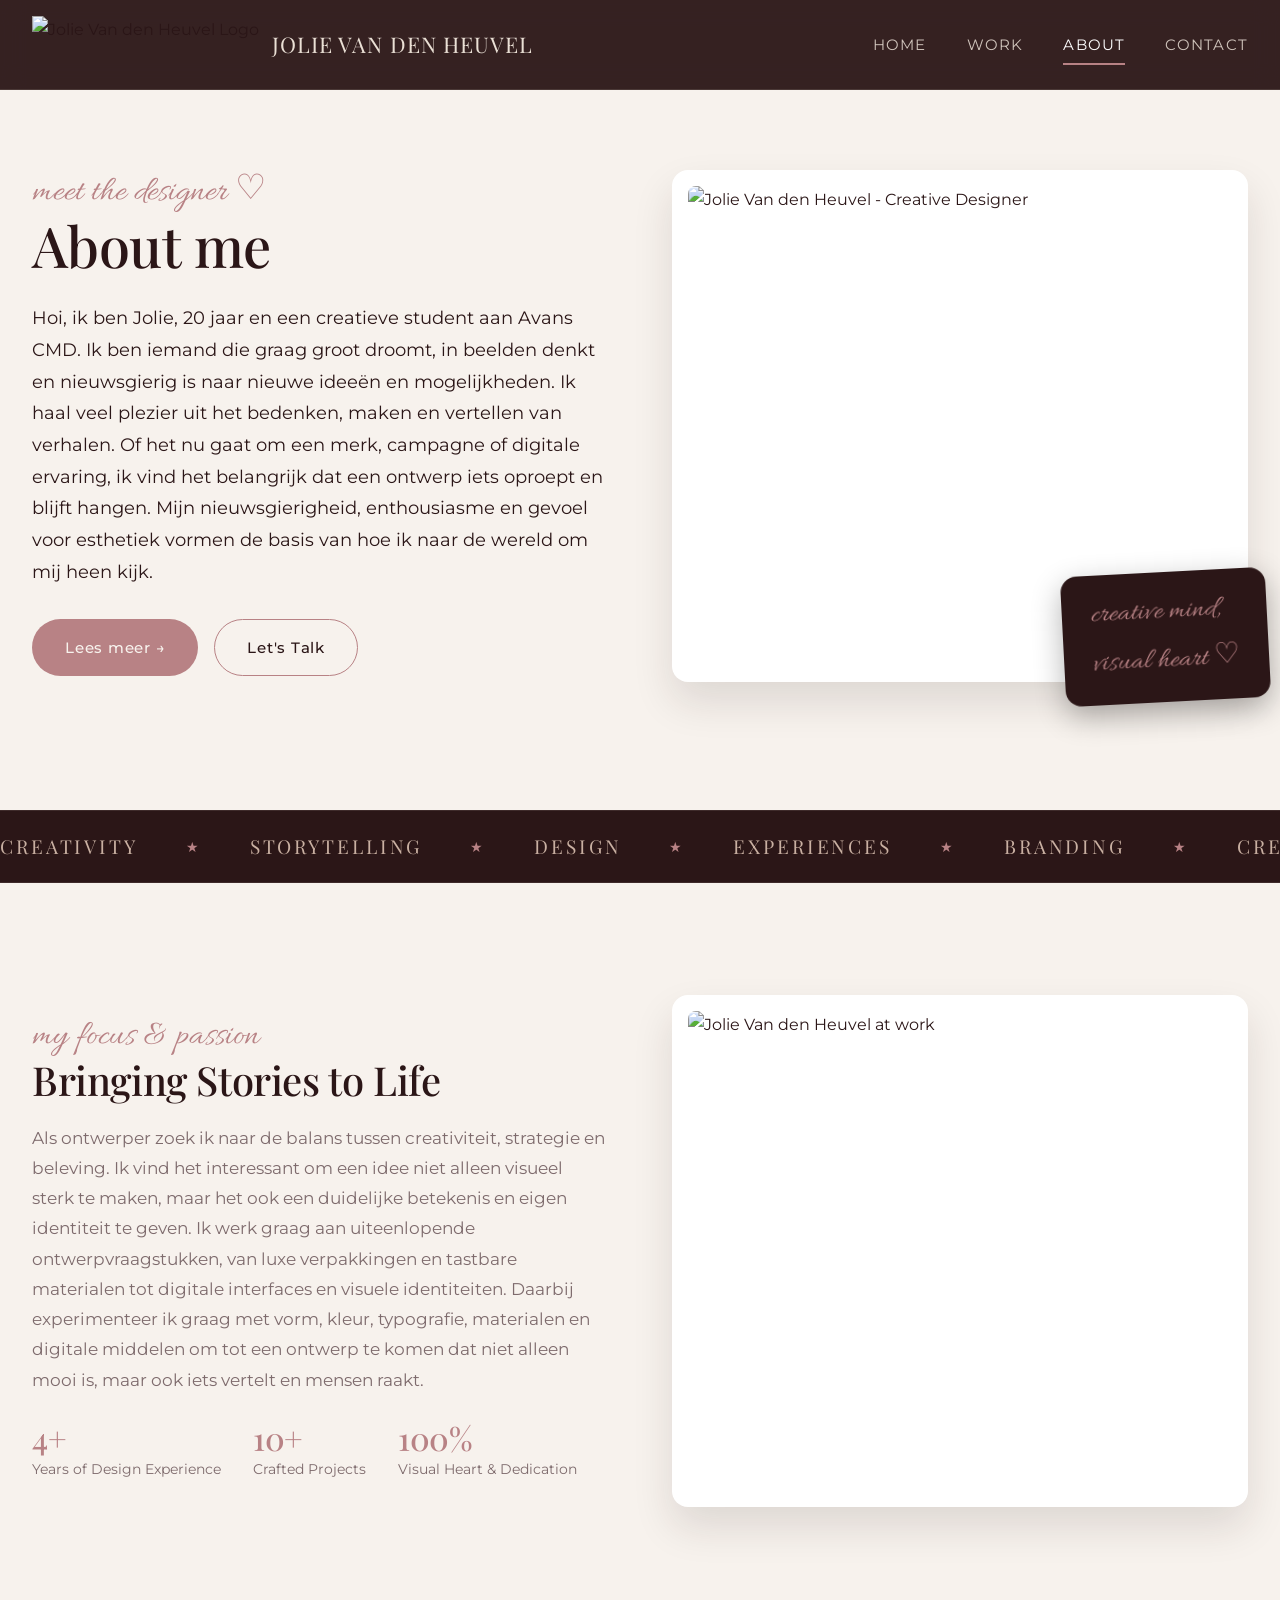
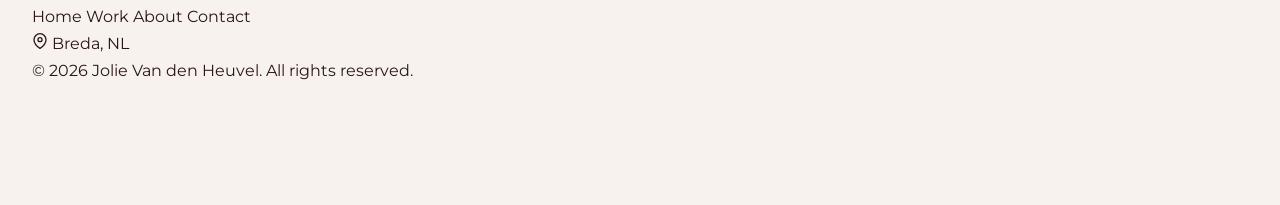
==== about.html @ 954a0385 "Add files via upload" ====
<!DOCTYPE html>
<html lang="en">
<head>
  <meta charset="UTF-8">
  <meta name="viewport" content="width=device-width, initial-scale=1.0">
  <title>About Me | Jolie Van den Heuvel</title>
  <meta name="description" content="Learn more about Jolie Van den Heuvel, a 20-year-old creative designer studying Avans CMD with a passion for storytelling and design.">
  <link rel="stylesheet" href="styles.css">
</head>
<body>

  <!-- PROMINENT HEADER WITH LOGO.PNG (All Pages) -->
  <header class="site-header" id="header">
    <div class="container header-inner">
      <a href="index.html" class="brand-logo" title="Jolie Van den Heuvel Logo">
        <img src="logo.new.png" alt="Jolie Van den Heuvel Logo">
        <span class="brand-title">Jolie van den Heuvel</span>
      </a>

      <nav class="main-nav" aria-label="Main Navigation">
        <a href="index.html" class="nav-link">Home</a>
        <a href="work.html" class="nav-link">Work</a>
        <a href="about.html" class="nav-link active">About</a>
        <a href="contact.html" class="nav-link">Contact</a>
      </nav>

      <button class="mobile-toggle" id="mobileToggle" aria-label="Toggle Mobile Menu">
        <div class="hamburger-icon">
          <span class="hamburger-bar"></span>
          <span class="hamburger-bar"></span>
          <span class="hamburger-bar"></span>
        </div>
      </button>
    </div>
  </header>

  <!-- MOBILE MENU OVERLAY (Wireframe 08) -->
  <div class="mobile-menu-overlay" id="mobileOverlay">
    <button class="mobile-close-btn" id="mobileCloseBtn" aria-label="Close menu">&times;</button>
    <div class="mobile-nav-links">
      <a href="index.html" class="mobile-nav-link">Home</a>
      <a href="work.html" class="mobile-nav-link">Work</a>
      <a href="about.html" class="mobile-nav-link active">About</a>
      <a href="contact.html" class="mobile-nav-link">Contact</a>
    </div>
    <div class="mobile-socials">
      <span>Instagram</span> • <span>Pinterest</span> • <span>LinkedIn</span>
    </div>
  </div>

  <!-- ABOUT HERO SECTION (Wireframe 02) -->
  <main class="about-hero">
    <div class="container about-grid">

      <!-- Text Column with 1 Paragraph Placeholder -->
      <div class="about-text-col">
        <span class="script-accent">meet the designer ♡</span>
        <h1>About me</h1>

        <!-- 1 PARAGRAPH PLACEHOLDER CONTENT (Explicit Requirement & Wireframe 02 Match) -->
        <p class="about-paragraph">
          Hoi, ik ben Jolie, 20 jaar en een creatieve student aan Avans CMD. Ik ben iemand die graag groot droomt, 
          in beelden denkt en nieuwsgierig is naar nieuwe ideeën en mogelijkheden. Ik haal veel plezier uit het bedenken, 
          maken en vertellen van verhalen. Of het nu gaat om een merk, campagne of digitale ervaring, ik vind het belangrijk 
          dat een ontwerp iets oproept en blijft hangen. Mijn nieuwsgierigheid, enthousiasme en gevoel voor esthetiek vormen de basis van hoe ik naar de wereld om mij heen kijk.
        </p>

        <div style="display: flex; gap: 1rem; align-items: center;">
          <a href="work.html" class="btn btn-primary">
            Lees meer →
          </a>
          <a href="contact.html" class="btn btn-outline">
            Let's Talk
          </a>
        </div>
      </div>

      <!-- Image Column SPECIFICALLY USING me.JPG (Explicit Requirement) -->
      <div class="about-image-col">
        <div class="about-photo-card pop-hover">
          <!-- me.jpg is used specifically here as requested -->
          <img src="me.JPG" alt="Jolie Van den Heuvel - Creative Designer">
        </div>

        <!-- Handwritten Accent Note (Wireframe 02 Match) -->
        <div class="handwritten-tag">
          <span>creative mind,</span>
          <span>visual heart ♡</span>
        </div>
      </div>

    </div>
  </main>

  <!-- SKILLS TICKER / MARQUEE BANNER (Wireframe 02 Bottom) -->
  <section class="ticker-wrap">
    <div class="ticker">
      <div class="ticker-item">CREATIVITY</div>
      <div class="ticker-item">STORYTELLING</div>
      <div class="ticker-item">DESIGN</div>
      <div class="ticker-item">EXPERIENCES</div>
      <div class="ticker-item">BRANDING</div>
      <div class="ticker-item">CREATIVITY</div>
      <div class="ticker-item">STORYTELLING</div>
      <div class="ticker-item">DESIGN</div>
      <div class="ticker-item">EXPERIENCES</div>
      <div class="ticker-item">BRANDING</div>
    </div>
  </section>

  <!-- SECONDARY PORTRAIT & PHILOSOPHY HIGHLIGHT -->
  <section style="padding: 4rem 0 6rem 0; background: var(--bg-light);">
    <div class="container">
      <div class="about-grid">
        <div class="about-photo-card pop-hover" style="order: 2;">
          <img src="avatar.me.jpg" alt="Jolie Van den Heuvel at work">
        </div>
        <div style="order: 1;">
          <span class="script-accent">my focus & passion</span>
          <h2 style="font-size: 2.5rem; color: var(--bg-dark); margin-bottom: 1.2rem;">Bringing Stories to Life</h2>
          <p style="font-size: 1.05rem; color: var(--text-muted); line-height: 1.8; margin-bottom: 1.5rem;">
            Als ontwerper zoek ik naar de balans tussen creativiteit, strategie en beleving. Ik vind het interessant om een idee
            niet alleen visueel sterk te maken, maar het ook een duidelijke betekenis en eigen identiteit te geven. Ik werk graag 
            aan uiteenlopende ontwerpvraagstukken, van luxe verpakkingen en tastbare materialen tot digitale interfaces en visuele identiteiten. 
            Daarbij experimenteer ik graag met vorm, kleur, typografie, materialen en digitale middelen om tot een ontwerp te komen dat niet alleen mooi is, 
            maar ook iets vertelt en mensen raakt.
          </p>
          <div style="display: flex; gap: 2rem; flex-wrap: wrap;">
            <div>
              <h4 style="font-size: 2rem; color: var(--accent-rose); font-family: var(--font-heading);">4+</h4>
              <p style="font-size: 0.9rem; color: var(--text-muted);">Years of Design Experience</p>
            </div>
            <div>
              <h4 style="font-size: 2rem; color: var(--accent-rose); font-family: var(--font-heading);">10+</h4>
              <p style="font-size: 0.9rem; color: var(--text-muted);">Crafted Projects</p>
            </div>
            <div>
              <h4 style="font-size: 2rem; color: var(--accent-rose); font-family: var(--font-heading);">100%</h4>
              <p style="font-size: 0.9rem; color: var(--text-muted);">Visual Heart & Dedication</p>
            </div>
          </div>
        </div>
      </div>
    </div>
  </section>

  <!-- FIXED FOOTER ON EACH PAGE (Explicit Requirement) -->
  <footer class="fixed-footer" id="fixedFooter">
    <div class="container footer-inner">
      <nav class="footer-sitemap" aria-label="Site Map Footer Navigation">
        <a href="index.html" class="sitemap-link">Home</a>
        <a href="work.html" class="sitemap-link">Work</a>
        <a href="about.html" class="sitemap-link active">About</a>
        <a href="contact.html" class="sitemap-link">Contact</a>
      </nav>

      <div class="footer-address">
        <svg width="16" height="16" viewBox="0 0 24 24" fill="none" stroke="currentColor" stroke-width="2"><path d="M21 10c0 7-9 13-9 13s-9-6-9-13a9 9 0 0 1 18 0z"></path><circle cx="12" cy="10" r="3"></circle></svg>
        <span> Breda, NL</span>
      </div>

      <div class="footer-credits">
        © 2026 Jolie Van den Heuvel. All rights reserved.
      </div>
    </div>
  </footer>

  <script src="script.js"></script>
</body>
</html>
---- styles.css ----
/* ==========================================================================
   JOLIE VAN DEN HEUVEL - PORTFOLIO DESIGN SYSTEM
   Complementary color scheme inspired by logo.png and design wireframes
   ========================================================================== */

@import url('https://fonts.googleapis.com/css2?family=Playfair+Display:ital,wght@0,400..900;1,400..900&family=Montserrat:ital,wght@0,300..800;1,300..800&family=Allura&family=Cormorant+Garamond:ital,wght@0,400;0,600;1,400&display=swap');

:root {
  /* Color Palette derived from logo.png & wireframes */
  --bg-dark: #2B1617;          /* Deep Burgundy / Wine */
  --bg-dark-surface: #381C1E;  /* Warm Dark Surface */
  --bg-light: #F7F2ED;         /* Warm Off-White / Sand */
  --bg-card: #EAE0D5;          /* Warm Champagne Beige */
  --accent-rose: #B88285;      /* Soft Dusty Rose */
  --accent-taupe: #C9B0A2;     /* Warm Taupe */
  --accent-gold: #D4AF37;      /* Subtle Gold Accent */
  
  --text-dark: #2B1617;
  --text-light: #F7F2ED;
  --text-muted: #7E6B6D;
  --text-cream: #EAE0D5;
  
  /* Typography */
  --font-heading: 'Kaoly', 'Playfair Display', 'Cormorant Garamond', serif;
  --font-body: 'Montserrat', sans-serif;
  --font-script: 'Allura', cursive;
  
  /* Layout & Spacing */
  --header-height: 90px;
  --footer-height: 90px;
  --container-width: 1280px;
  --radius-sm: 8px;
  --radius-md: 16px;
  --radius-lg: 24px;
  
  /* Animation */
  --ease-out: cubic-bezier(0.16, 1, 0.3, 1);
  --transition-fast: 0.25s var(--ease-out);
  --transition-slow: 0.5s var(--ease-out);
}

/* Base Resets */
*, *::before, *::after {
  box-sizing: border-box;
  margin: 0;
  padding: 0;
}

html {
  scroll-behavior: smooth;
  font-size: 16px;
  -webkit-text-size-adjust: 100%;
}

body {
  font-family: var(--font-body);
  background-color: var(--bg-light);
  color: var(--text-dark);
  line-height: 1.7;
  min-height: 100vh;
  display: flex;
  flex-direction: column;
  padding-bottom: 120px; /* Clearance for fixed footer */
  overflow-x: hidden;
  -webkit-font-smoothing: antialiased;
}

/* Custom Selection */
::selection {
  background-color: var(--accent-rose);
  color: var(--text-light);
}

a {
  color: inherit;
  text-decoration: none;
  transition: color var(--transition-fast);
}

img {
  max-width: 100%;
  height: auto;
  display: block;
}

/* Utility Containers */
.container {
  width: 100%;
  max-width: var(--container-width);
  margin: 0 auto;
  padding: 0 2rem;
}

/* Typography Helpers */
h1, h2, h3, h4, .font-heading {
  font-family: var(--font-heading);
  font-weight: 500;
  line-height: 1.2;
  letter-spacing: -0.01em;
}

.script-accent {
  font-family: var(--font-script);
  font-size: 2.2rem;
  color: var(--accent-rose);
  line-height: 1;
  display: inline-block;
}

/* Hover Effect: Image slowly and slightly pops up */
.pop-hover {
  transition: transform var(--transition-slow), box-shadow var(--transition-slow), filter var(--transition-slow);
  will-change: transform, box-shadow;
  border-radius: var(--radius-sm);
  overflow: hidden;
}

.pop-hover:hover {
  transform: translateY(-8px) scale(1.02);
  box-shadow: 0 20px 40px rgba(43, 22, 23, 0.18);
  z-index: 2;
}

/* ==========================================================================
   HEADER & NAVIGATION
   ========================================================================== */
.site-header {
  position: sticky;
  top: 0;
  left: 0;
  width: 100%;
  height: var(--header-height);
  background: rgba(43, 22, 23, 0.95);
  backdrop-filter: blur(12px);
  -webkit-backdrop-filter: blur(12px);
  z-index: 900;
  border-bottom: 1px solid rgba(234, 224, 213, 0.12);
  display: flex;
  align-items: center;
}

.header-inner {
  display: flex;
  align-items: center;
  justify-content: space-between;
  width: 100%;
}

/* Prominent Logo Header */
.brand-logo {
  display: flex;
  align-items: center;
  gap: 0.8rem;
}

.brand-logo img {
  height: 58px;
  width: auto;
  object-fit: contain;
  transition: transform var(--transition-fast);
}

.brand-logo:hover img {
  transform: scale(1.05);
}

.brand-title {
  color: var(--text-cream);
  font-family: var(--font-heading);
  font-size: 1.35rem;
  letter-spacing: 0.05em;
  text-transform: uppercase;
}

/* Main Navigation */
.main-nav {
  display: flex;
  align-items: center;
  gap: 2.5rem;
}

.nav-link {
  color: var(--text-cream);
  font-size: 0.95rem;
  font-weight: 400;
  letter-spacing: 0.08em;
  text-transform: uppercase;
  position: relative;
  padding: 0.5rem 0;
  opacity: 0.85;
}

.nav-link::after {
  content: '';
  position: absolute;
  bottom: 0;
  left: 0;
  width: 0%;
  height: 2px;
  background-color: var(--accent-rose);
  transition: width var(--transition-fast);
}

.nav-link:hover, .nav-link.active {
  opacity: 1;
  color: #ffffff;
}

.nav-link:hover::after, .nav-link.active::after {
  width: 100%;
}

/* Mobile Hamburger Toggle */
.mobile-toggle {
  display: none;
  background: none;
  border: none;
  cursor: pointer;
  padding: 0.5rem;
  z-index: 950;
}

.hamburger-icon {
  width: 28px;
  height: 20px;
  position: relative;
  display: flex;
  flex-direction: column;
  justify-content: space-between;
}

.hamburger-bar {
  width: 100%;
  height: 2px;
  background-color: var(--text-cream);
  transition: transform var(--transition-fast), opacity var(--transition-fast);
}

/* Fullscreen Mobile Drawer Menu (Wireframe 08) */
.mobile-menu-overlay {
  position: fixed;
  top: 0;
  left: 0;
  width: 100vw;
  height: 100vh;
  background-color: var(--bg-dark);
  z-index: 940;
  display: flex;
  flex-direction: column;
  justify-content: center;
  align-items: center;
  opacity: 0;
  pointer-events: none;
  transition: opacity var(--transition-slow);
}

.mobile-menu-overlay.open {
  opacity: 1;
  pointer-events: auto;
}

.mobile-nav-links {
  display: flex;
  flex-direction: column;
  align-items: center;
  gap: 2rem;
  margin-bottom: 3rem;
}

.mobile-nav-link {
  font-family: var(--font-heading);
  font-size: 2.2rem;
  color: var(--text-cream);
  text-transform: capitalize;
  transition: color var(--transition-fast);
}

.mobile-nav-link:hover, .mobile-nav-link.active {
  color: var(--accent-rose);
}

.mobile-socials {
  display: flex;
  gap: 1.5rem;
  color: var(--accent-taupe);
  font-size: 1.2rem;
}

.mobile-close-btn {
  position: absolute;
  top: 2rem;
  right: 2rem;
  color: var(--text-cream);
  font-size: 2rem;
  background: none;
  border: none;
  cursor: pointer;
}

/* ================================
   CREATIVE FOOTER
================================ */

.creative-footer {
  background: #111111;
  color: #f5f2ed;
  padding: 5rem 0 1.5rem;
  position: relative;
  overflow: hidden;
}

/* Currently creating */

.footer-creating {
  border-bottom: 1px solid rgba(255,255,255,0.2);
  padding-bottom: 2rem;
  margin-bottom: 4rem;
}

.footer-small-label {
  display: block;
  font-size: 0.7rem;
  letter-spacing: 0.18em;
  text-transform: uppercase;
  opacity: 1;
  margin-bottom: 1rem;
  transition: opacity 0.4s ease;
}

.creating-items {
  display: flex;
  flex-wrap: wrap;
  gap: 1.5rem;
  font-size: 0.95rem;
}

.creating-items span {
  transition: transform 0.3s ease;
}

.creating-items span:hover {
  transform: translateY(-4px);
}

/* Main contact */

.footer-contact {
  display: flex;
  justify-content: space-between;
  align-items: flex-end;
  gap: 3rem;
  padding-bottom: 5rem;
}

.footer-contact h2 {
  font-size: clamp(3rem, 7vw, 7rem);
  line-height: 0.9;
  font-weight: 500;
  letter-spacing: -0.05em;
  margin: 0;
}

.footer-contact h2 em {
  font-family: Georgia, serif;
  font-weight: 400;
}

/* Let's talk button */

.footer-arrow {
  display: flex;
  align-items: center;
  gap: 1rem;
  color: #f5f2ed;
  text-decoration: none;
  font-size: 1rem;
  border-bottom: 1px solid #f5f2ed;
  padding-bottom: 0.6rem;
  transition: gap 0.3s ease;
}

.footer-arrow span {
  font-size: 1.4rem;
}

.footer-arrow:hover {
  gap: 1.5rem;
}

/* Bottom information */

.footer-bottom {
  border-top: 1px solid rgba(255,255,255,0.2);
  padding-top: 1.5rem;

  display: flex;
  justify-content: space-between;
  align-items: center;
  gap: 2rem;

  font-size: 0.7rem;
  opacity: 0.55;
}

.footer-socials {
  display: flex;
  gap: 1.5rem;
}

.footer-socials a {
  color: #f5f2ed;
  text-decoration: none;
  transition: opacity 0.2s ease;
}

.footer-socials a:hover {
  opacity: 0.6;
}

/* Mobile */

@media (max-width: 700px) {

  .creative-footer {
    padding: 3.5rem 0 1.5rem;
  }

  .creating-items {
    flex-direction: column;
    gap: 0.7rem;
  }

  .footer-contact {
    flex-direction: column;
    align-items: flex-start;
    padding-bottom: 3.5rem;
  }

  .footer-contact h2 {
    font-size: 3.5rem;
  }

  .footer-bottom {
    flex-direction: column;
    align-items: flex-start;
    gap: 1rem;
  }
}

/* ==========================================================================
   PAGE SECTIONS & COMPONENTS
   ========================================================================== */

/* Hero Section (Home Page Wireframe 01) */
.hero-dark {
  background-image: url('background\ hero.png');
  background-size: cover;
  background-position: center;
  background-repeat: no-repeat;
  color: var(--text-light);
  padding: 5rem 0 6rem 0;
  position: relative;
  overflow: hidden;
}

.hero-grid {
  display: grid;
  grid-template-columns: 1.2fr 1fr;
  gap: 4rem;
  align-items: center;
}

.hero-content {
  display: flex;
  flex-direction: column;
  align-items: flex-start;
}

.hero-eyebrow {
  font-family: var(--font-script);
  font-size: 2.2rem;
  color: var(--accent-rose);
  margin-bottom: 0.5rem;
}

/* Header for hero section strictly requested: 'designing the future' */
.hero-title {
  font-size: clamp(3.2rem, 6vw, 5.5rem);
  color: var(--text-cream);
  line-height: 1.05;
  margin-bottom: 1.5rem;
  text-transform: uppercase;
  letter-spacing: -0.02em;
}

.hero-subtitle {
  font-size: 1.2rem;
  color: var(--accent-taupe);
  font-weight: 300;
  margin-bottom: 2rem;
  max-width: 500px;
}

.hero-image-wrapper {
  position: relative;
  border-radius: var(--radius-md);
  overflow: hidden;
  box-shadow: 0 30px 60px rgba(0, 0, 0, 0.4);
}

.hero-image-wrapper img {
  width: 100%;
  height: 520px;
  object-fit: cover;
}

/* Main Content Section (Home Page 2 Paragraphs) */
.home-intro-section {
  padding: 5rem 0;
  background-color: var(--bg-light);
}

.intro-content-grid {
  display: grid;
  grid-template-columns: 1fr 1fr;
  gap: 3rem;
  align-items: start;
}

.paragraph-card {
  background-color: #ffffff;
  padding: 2.5rem;
  border-radius: var(--radius-md);
  box-shadow: 0 10px 30px rgba(43, 22, 23, 0.05);
  border-left: 4px solid var(--accent-rose);
  font-size: 1.05rem;
  color: var(--text-dark);
}

.paragraph-card h3 {
  font-size: 1.4rem;
  margin-bottom: 1rem;
  color: var(--bg-dark);
}

/* Featured Works Showcase Grid */
.section-header {
  text-align: center;
  margin-bottom: 3.5rem;
}

.section-title {
  font-size: 2.8rem;
  color: var(--bg-dark);
  margin-bottom: 0.5rem;
}

.section-subtitle {
  color: var(--text-muted);
  font-size: 1.1rem;
}

.portfolio-grid {
  display: grid;
  grid-template-columns: repeat(auto-fill, minmax(340px, 1fr));
  gap: 2rem;
}

.work-card {
  background: #ffffff;
  border-radius: var(--radius-md);
  overflow: hidden;
  box-shadow: 0 10px 25px rgba(43, 22, 23, 0.06);
  display: flex;
  flex-direction: column;
  height: 100%;
}

.work-card-image {
  position: relative;
  height: 280px;
  overflow: hidden;
  background-color: var(--bg-card);
}

.work-card-image img {
  width: 100%;
  height: 100%;
  object-fit: cover;
}

.work-card-body {
  padding: 1.8rem;
  display: flex;
  flex-direction: column;
  flex-grow: 1;
}

.work-card-tag {
  font-size: 0.8rem;
  text-transform: uppercase;
  letter-spacing: 0.1em;
  color: var(--accent-rose);
  font-weight: 600;
  margin-bottom: 0.4rem;
}

.work-card-title {
  font-size: 1.4rem;
  color: var(--bg-dark);
  margin-bottom: 0.8rem;
}

.work-card-desc {
  font-size: 0.95rem;
  color: var(--text-muted);
  margin-bottom: 1.5rem;
}

/* Buttons */
.btn {
  display: inline-flex;
  align-items: center;
  justify-content: center;
  gap: 0.6rem;
  padding: 0.9rem 2rem;
  border-radius: 50px;
  font-size: 0.95rem;
  font-weight: 500;
  letter-spacing: 0.05em;
  cursor: pointer;
  transition: all var(--transition-fast);
  border: 1px solid transparent;
}

.btn-primary {
  background-color: var(--accent-rose);
  color: var(--text-light);
}

.btn-primary:hover {
  background-color: #a46d70;
  transform: translateY(-2px);
  box-shadow: 0 8px 20px rgba(184, 130, 133, 0.35);
}

.btn-outline {
  border-color: var(--accent-rose);
  color: var(--bg-dark);
  background: transparent;
}

.btn-outline:hover {
  background-color: var(--accent-rose);
  color: var(--text-light);
}

/* =========================================
   PROJECT CASE STUDY — MODAL
========================================= */

.project-modal-backdrop {
  position: fixed;
  inset: 0;
  z-index: 9999;

  background: rgba(20, 18, 18, 0.72);
  backdrop-filter: blur(8px);
  -webkit-backdrop-filter: blur(8px);

  overflow-y: auto;
  padding: 35px;

  opacity: 0;
  visibility: hidden;
  pointer-events: none;

  transition: opacity 0.4s ease, visibility 0.4s ease;
}

.project-modal-backdrop.active {
  opacity: 1;
  visibility: visible;
  pointer-events: auto;
}


/* =========================================
   PROJECT CASE STUDY
========================================= */

.project-case-study {
  position: relative;
  width: min(1150px, 100%);
  margin: 0 auto;

  background: #F7F2ED;
  color: #171717;

  overflow: hidden;

  box-shadow: 0 30px 100px rgba(0, 0, 0, 0.25);
}

/* =========================================
   CLOSE BUTTON
========================================= */

.project-modal-close {
  position: fixed;
  top: 25px;
  right: 30px;

  width: 48px;
  height: 48px;

  border: 1px solid rgba(255, 255, 255, 0.5);
  border-radius: 50%;

  background: rgba(255, 255, 255, 0.95);
  color: #171717;

  font-size: 28px;
  font-weight: 300;
  line-height: 1;

  display: flex;
  align-items: center;
  justify-content: center;

  cursor: pointer;
  z-index: 10001;

  transition:
    transform 0.3s ease,
    background 0.3s ease,
    color 0.3s ease;
}

.project-modal-close:hover {
  transform: rotate(90deg);
  background: #171717;
  color: #ffffff;
}


/* =========================================
   HEADER
========================================= */

.case-study-header {
  padding: 100px 90px 70px;
  max-width: 900px;
}

.modal-subtitle,
.case-study-label {
  display: block;
  font-size: 0.68rem;
  letter-spacing: 0.22em;
  text-transform: uppercase;
  color: #777;
  margin-bottom: 18px;
}

.case-study-header h2 {
  margin: 0;
  font-size: clamp(4rem, 8vw, 7rem);
  font-weight: 400;
  letter-spacing: -0.055em;
  line-height: 0.9;
}

.case-study-intro {
  max-width: 620px;
  margin-top: 35px;

  font-size: 1.05rem;
  line-height: 1.75;
  color: #555;
}

.case-study-intro p:nth-of-type(2) {
  margin-top: 20px;
}



/* =========================================
   HERO IMAGE — VOLLEDIG ZICHTBAAR
========================================= */

.case-study-hero {
  width: 100%;
  padding: 0 90px;
  margin: 0 0 110px;
  background: #ffffff;
}

.case-study-hero img {
  width: 100%;
  max-width: 850px;
  height: auto;
  display: block;
  margin: 0 auto;
  object-fit: contain;
  aspect-ratio: auto;
}


/* =========================================
   TEXT SECTION
========================================= */

.case-study-section {
  padding: 110px 90px;
}

.case-study-text {
  max-width: 720px;
}

.case-study-text.narrow {
  max-width: 620px;
  margin: 0;
}

.case-study-section h3 {
  margin: 15px 0 30px;

  font-size: clamp(2.2rem, 4vw, 4rem);
  font-weight: 400;

  letter-spacing: -0.035em;
  line-height: 1.05;
}

.case-study-section p {
  margin: 0 0 20px;
  max-width: 650px;

  font-size: 1rem;
  line-height: 1.85;

  color: #555;
}


/* =========================================
   TWO COLUMN TEXT
========================================= */

.split-section {
  display: grid;
  grid-template-columns: 0.8fr 1.2fr;
  gap: 100px;

  border-top: 1px solid #ddd;
  border-bottom: 1px solid #ddd;
}


/* =========================================
   IMAGE GRID
========================================= */

.case-study-images {
  display: grid;
  gap: 18px;
  padding: 0 50px;
}

.case-study-images img {
  width: 100%;
  display: block;

  object-fit: cover;

  transition: transform 0.5s ease;
}

.case-study-images img:hover {
  transform: scale(1.015);
}

.two-images {
  grid-template-columns: 1fr 1fr;
}

.three-images {
  grid-template-columns: repeat(3, 1fr);
}


/* =========================================
   FULL WIDTH IMAGE
========================================= */

.case-study-full-image {
  margin-top: 100px;
}

.case-study-full-image img {
  width: 100%;
  display: block;
}


/* =========================================
   FINAL SECTION
========================================= */

.final-section {
  padding: 110px 90px 110px;
  text-align: left;
  border-top: 1px solid #ddd;
}

.final-section .case-study-label,
.final-section h3,
.final-section p {
  max-width: 650px;
}

.final-section h3 {
  margin: 15px 0 30px;
}

.final-section p {
  margin: 0 0 20px;
}
.final-section .btn {
  display: inline-flex;
  align-items: center;
  padding: 15px 28px;
  margin-top: 50px;
  text-decoration: none;
  transition: transform 0.3s ease;
}

.final-section .btn:hover {
  transform: translateY(-3px);
}


/* =========================================
   CASE STUDY MOBILE
========================================= */

@media (max-width: 700px) {

  .project-modal-backdrop {
    padding: 12px;
  }

  .project-case-study {
    width: 100%;
  }

  .project-modal-close {
    top: 15px;
    right: 15px;

    width: 42px;
    height: 42px;

    font-size: 28px;
  }

  .case-study-header {
    padding: 80px 25px 50px;
  }

  .case-study-header h2 {
    font-size: 3.5rem;
  }

  .case-study-hero {
    padding: 0;
    margin-bottom: 60px;
  }

  .case-study-hero img {
    width: 100%;
    max-width: 100%;
    height: auto;
    display: block;

    object-fit: contain;
    aspect-ratio: auto;
  }

  .case-study-section {
    padding: 70px 25px;
  }

  .split-section {
    grid-template-columns: 1fr;
    gap: 35px;
  }

  .case-study-images {
    padding: 0 20px;
  }

  .two-images,
  .three-images {
    grid-template-columns: 1fr;
  }

  .final-section {
    padding: 100px 25px 140px;
    text-align: center;

    border-top: 1px solid #ddd;
  }
}

/* ==========================================================================
   ABOUT PAGE (Wireframe 02)
   ========================================================================== */
.about-hero {
  padding: 5rem 0;
  background-color: var(--bg-light);
}

.about-grid {
  display: grid;
  grid-template-columns: 1fr 1fr;
  gap: 4rem;
  align-items: center;
}

.about-text-col h1 {
  font-size: 3.5rem;
  color: var(--bg-dark);
  margin-bottom: 1.5rem;
}

.about-paragraph {
  font-size: 1.1rem;
  color: var(--text-dark);
  margin-bottom: 2rem;
  line-height: 1.8;
}

.about-image-col {
  position: relative;
}

.about-photo-card {
  position: relative;
  border-radius: var(--radius-md);
  overflow: hidden;
  background-color: #fff;
  padding: 1rem;
  box-shadow: 0 20px 40px rgba(43, 22, 23, 0.12);
}

.about-photo-card img {
  width: 100%;
  height: 480px;
  object-fit: cover;
  object-position: center bottom;
  border-radius: var(--radius-sm);
  object-position: center 30%;
}
.handwritten-tag {
  position: absolute;
  bottom: -20px;
  right: -20px;
  background: var(--bg-dark);
  color: var(--text-cream);
  padding: 1rem 1.8rem;
  border-radius: var(--radius-md);
  box-shadow: 0 10px 30px rgba(0, 0, 0, 0.3);
  transform: rotate(-3deg);
}

.handwritten-tag span {
  font-family: var(--font-script);
  font-size: 1.8rem;
  color: var(--accent-rose);
  display: block;
}

/* Skills Ticker Banner */
.ticker-wrap {
  width: 100%;
  background: var(--bg-dark);
  color: var(--text-cream);
  padding: 1.2rem 0;
  overflow: hidden;
  border-top: 1px solid rgba(234, 224, 213, 0.1);
  border-bottom: 1px solid rgba(234, 224, 213, 0.1);
  margin: 3rem 0;
}

.ticker {
  display: flex;
  gap: 3rem;
  white-space: nowrap;
  animation: marquee 25s linear infinite;
}

.ticker-item {
  font-family: var(--font-heading);
  font-size: 1.2rem;
  letter-spacing: 0.15em;
  text-transform: uppercase;
  color: var(--accent-taupe);
  display: flex;
  align-items: center;
  gap: 3rem;
}

.ticker-item::after {
  content: '★';
  color: var(--accent-rose);
  font-size: 0.9rem;
}

@keyframes marquee {
  0% { transform: translateX(0); }
  100% { transform: translateX(-50%); }
}

/* ==========================================================================
   WORK PAGE (Wireframe 03 & 04)
   ========================================================================== */
.work-page-header {
  padding: 4rem 0 2rem 0;
  text-align: center;
}

.work-page-header h1 {
  font-size: 3.8rem;
  color: var(--bg-dark);
  margin-bottom: 1rem;
}

.work-intro-paragraph {
  max-width: 750px;
  margin: 0 auto 2.5rem auto;
  font-size: 1.1rem;
  color: var(--text-muted);
}

/* Category Filter Tabs */
.filter-tabs {
  display: flex;
  justify-content: center;
  gap: 1rem;
  margin-bottom: 3.5rem;
  flex-wrap: wrap;
}

.filter-btn {
  padding: 0.6rem 1.6rem;
  border-radius: 30px;
  background: #ffffff;
  border: 1px solid var(--accent-taupe);
  color: var(--bg-dark);
  font-size: 0.9rem;
  font-weight: 500;
  cursor: pointer;
  transition: all var(--transition-fast);
}

.filter-btn:hover, .filter-btn.active {
  background: var(--bg-dark);
  color: var(--text-cream);
  border-color: var(--bg-dark);
}


/* ==========================================================================
   CONTACT PAGE (Wireframe 05)
   ========================================================================== */
.contact-hero {
  padding: 4rem 0 5rem 0;
  background-color: var(--bg-light);
}

.contact-grid {
  display: grid;
  grid-template-columns: 1.1fr 1fr;
  gap: 4rem;
  align-items: start;
}

.contact-info-col h1 {
  font-size: 3.5rem;
  color: var(--bg-dark);
  margin-bottom: 1rem;
  line-height: 1.15;
}

.contact-paragraph {
  font-size: 1.1rem;
  color: var(--text-muted);
  margin-bottom: 2.5rem;
}

.contact-meta-list {
  display: flex;
  flex-direction: column;
  gap: 1.2rem;
  margin-bottom: 3rem;
}

.contact-meta-item {
  display: flex;
  align-items: center;
  gap: 1rem;
  font-size: 1.05rem;
  color: var(--bg-dark);
}

.contact-meta-icon {
  width: 44px;
  height: 44px;
  border-radius: 50%;
  background: var(--bg-card);
  display: flex;
  align-items: center;
  justify-content: center;
  color: var(--bg-dark);
}

/* Contact Form */
.contact-form {
  background: #ffffff;
  padding: 2.5rem;
  border-radius: var(--radius-md);
  box-shadow: 0 15px 35px rgba(43, 22, 23, 0.08);
}

.form-group {
  margin-bottom: 1.5rem;
}

.form-label {
  display: block;
  font-size: 0.9rem;
  font-weight: 500;
  color: var(--bg-dark);
  margin-bottom: 0.5rem;
}

.form-input, .form-textarea {
  width: 100%;
  padding: 0.9rem 1.2rem;
  border-radius: var(--radius-sm);
  border: 1px solid #DED6CD;
  background-color: var(--bg-light);
  font-family: var(--font-body);
  font-size: 1rem;
  color: var(--text-dark);
  transition: border-color var(--transition-fast), box-shadow var(--transition-fast);
}

.form-input:focus, .form-textarea:focus {
  outline: none;
  border-color: var(--accent-rose);
  box-shadow: 0 0 0 3px rgba(184, 130, 133, 0.2);
}

.contact-image-card {
  position: relative;
  margin-top: 1.5rem;
  border-radius: var(--radius-md);
  overflow: hidden;
  box-shadow: 0 15px 35px rgba(43, 22, 23, 0.12);
}

.contact-image-card img {
  width: 100%;
  height: 480px;
  object-fit: cover;
  object-position: center bottom;
  border-radius: var(--radius-sm);
}


.contact-accent-note {
  position: absolute;
  bottom: 1.5rem;
  right: 1.5rem;
  background: rgba(43, 22, 23, 0.9);
  color: var(--accent-rose);
  padding: 0.8rem 1.4rem;
  border-radius: var(--radius-sm);
  font-family: var(--font-script);
  font-size: 1.8rem;
}
/* Scent Memory Letter: vier foto's naast elkaar */
.case-study-images.four-images {
  display: grid;
  grid-template-columns: repeat(4, minmax(0, 1fr));
  gap: 1rem;
  align-items: start;
}

.case-study-images.four-images img {
  display: block;
  width: 100%;
  height: auto;
  object-fit: cover;
  border-radius: 8px;
}

@media (max-width: 700px) {
  .case-study-images.four-images {
    grid-template-columns: repeat(2, minmax(0, 1fr));
  }
}
/* Alleen de Game Box-afbeelding */
.work-card:has(img[src="design1.PNG"]) .work-card-image {
  height: 280px;
}

.work-card:has(img[src="design1.PNG"]) .work-card-image img {
  object-fit: cover;
  object-position: center 80%;
}
/* ==========================================================================
   RESPONSIVE MEDIA QUERIES (Mobile Browser Safety)
   ========================================================================== */
@media (max-width: 992px) {
  .hero-grid, .about-grid, .intro-content-grid, .contact-grid, .modal-grid {
    grid-template-columns: 1fr;
    gap: 2.5rem;
  }

  .main-nav {
    display: none;
  }

  .mobile-toggle {
    display: block;
  }

  .hero-title {
    font-size: 3.2rem;
  }

  .about-text-col h1, .contact-info-col h1, .work-page-header h1 {
    font-size: 2.8rem;
  }

  .fixed-footer {
    padding: 0.8rem 0;
  }

  .footer-inner {
    flex-direction: column;
    align-items: center;
    gap: 0.8rem;
    text-align: center;
  }
}

@media (max-width: 576px) {
  .container {
    padding: 0 1.2rem;
  }

  .brand-logo img {
    height: 46px;
  }

  .hero-title {
    font-size: 2.5rem;
  }

  .portfolio-grid {
    grid-template-columns: 1fr;
  }

  .paragraph-card {
    padding: 1.5rem;
  }
}
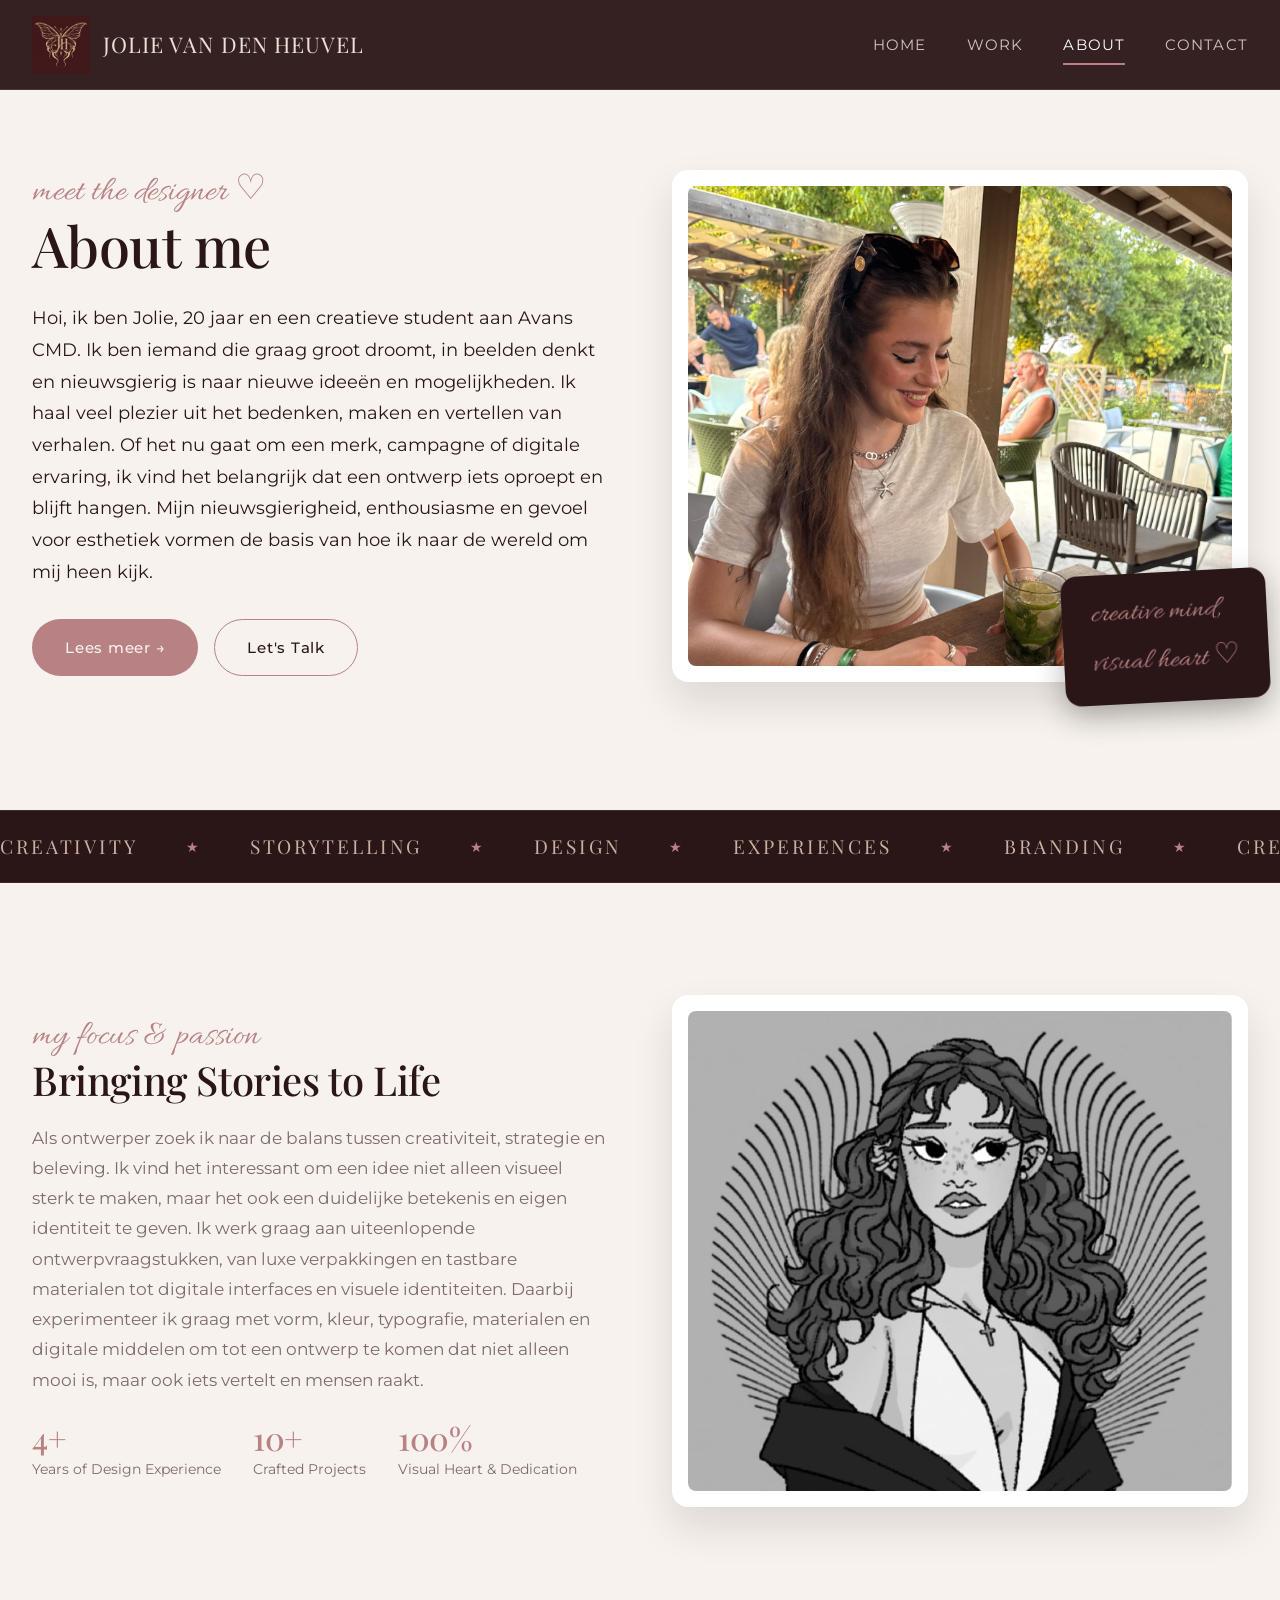
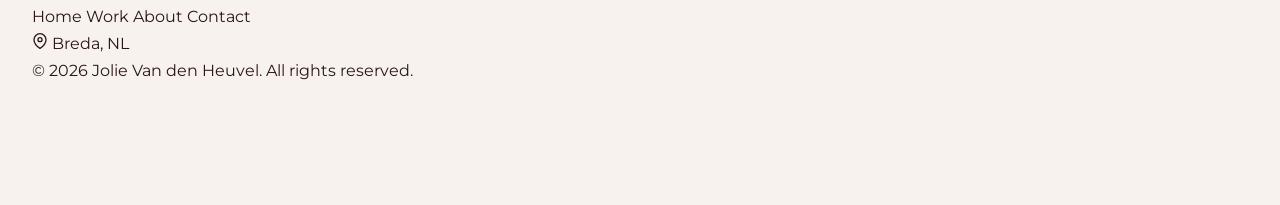
==== commit 774c1b99: "Add files via upload" ====
--- a/about.html
+++ b/about.html
@@ -13,7 +13,7 @@
   <header class="site-header" id="header">
     <div class="container header-inner">
       <a href="index.html" class="brand-logo" title="Jolie Van den Heuvel Logo">
-        <img src="logo.new.png" alt="Jolie Van den Heuvel Logo">
+        <img src="logo.new.jpg" alt="Jolie Van den Heuvel Logo">
         <span class="brand-title">Jolie van den Heuvel</span>
       </a>
 
@@ -79,7 +79,7 @@
       <div class="about-image-col">
         <div class="about-photo-card pop-hover">
           <!-- me.jpg is used specifically here as requested -->
-          <img src="me.JPG" alt="Jolie Van den Heuvel - Creative Designer">
+          <img src="me.jpg" alt="Jolie Van den Heuvel - Creative Designer">
         </div>
 
         <!-- Handwritten Accent Note (Wireframe 02 Match) -->
--- a/styles.css
+++ b/styles.css
@@ -1329,56 +1329,4 @@
    ========================================================================== */
 @media (max-width: 992px) {
   .hero-grid, .about-grid, .intro-content-grid, .contact-grid, .modal-grid {
-    grid-template-columns: 1fr;
-    gap: 2.5rem;
-  }
-
-  .main-nav {
-    display: none;
-  }
-
-  .mobile-toggle {
-    display: block;
-  }
-
-  .hero-title {
-    font-size: 3.2rem;
-  }
-
-  .about-text-col h1, .contact-info-col h1, .work-page-header h1 {
-    font-size: 2.8rem;
-  }
-
-  .fixed-footer {
-    padding: 0.8rem 0;
-  }
-
-  .footer-inner {
-    flex-direction: column;
-    align-items: center;
-    gap: 0.8rem;
-    text-align: center;
-  }
-}
-
-@media (max-width: 576px) {
-  .container {
-    padding: 0 1.2rem;
-  }
-
-  .brand-logo img {
-    height: 46px;
-  }
-
-  .hero-title {
-    font-size: 2.5rem;
-  }
-
-  .portfolio-grid {
-    grid-template-columns: 1fr;
-  }
-
-  .paragraph-card {
-    padding: 1.5rem;
-  }
-}
+    grid-template-columns:
